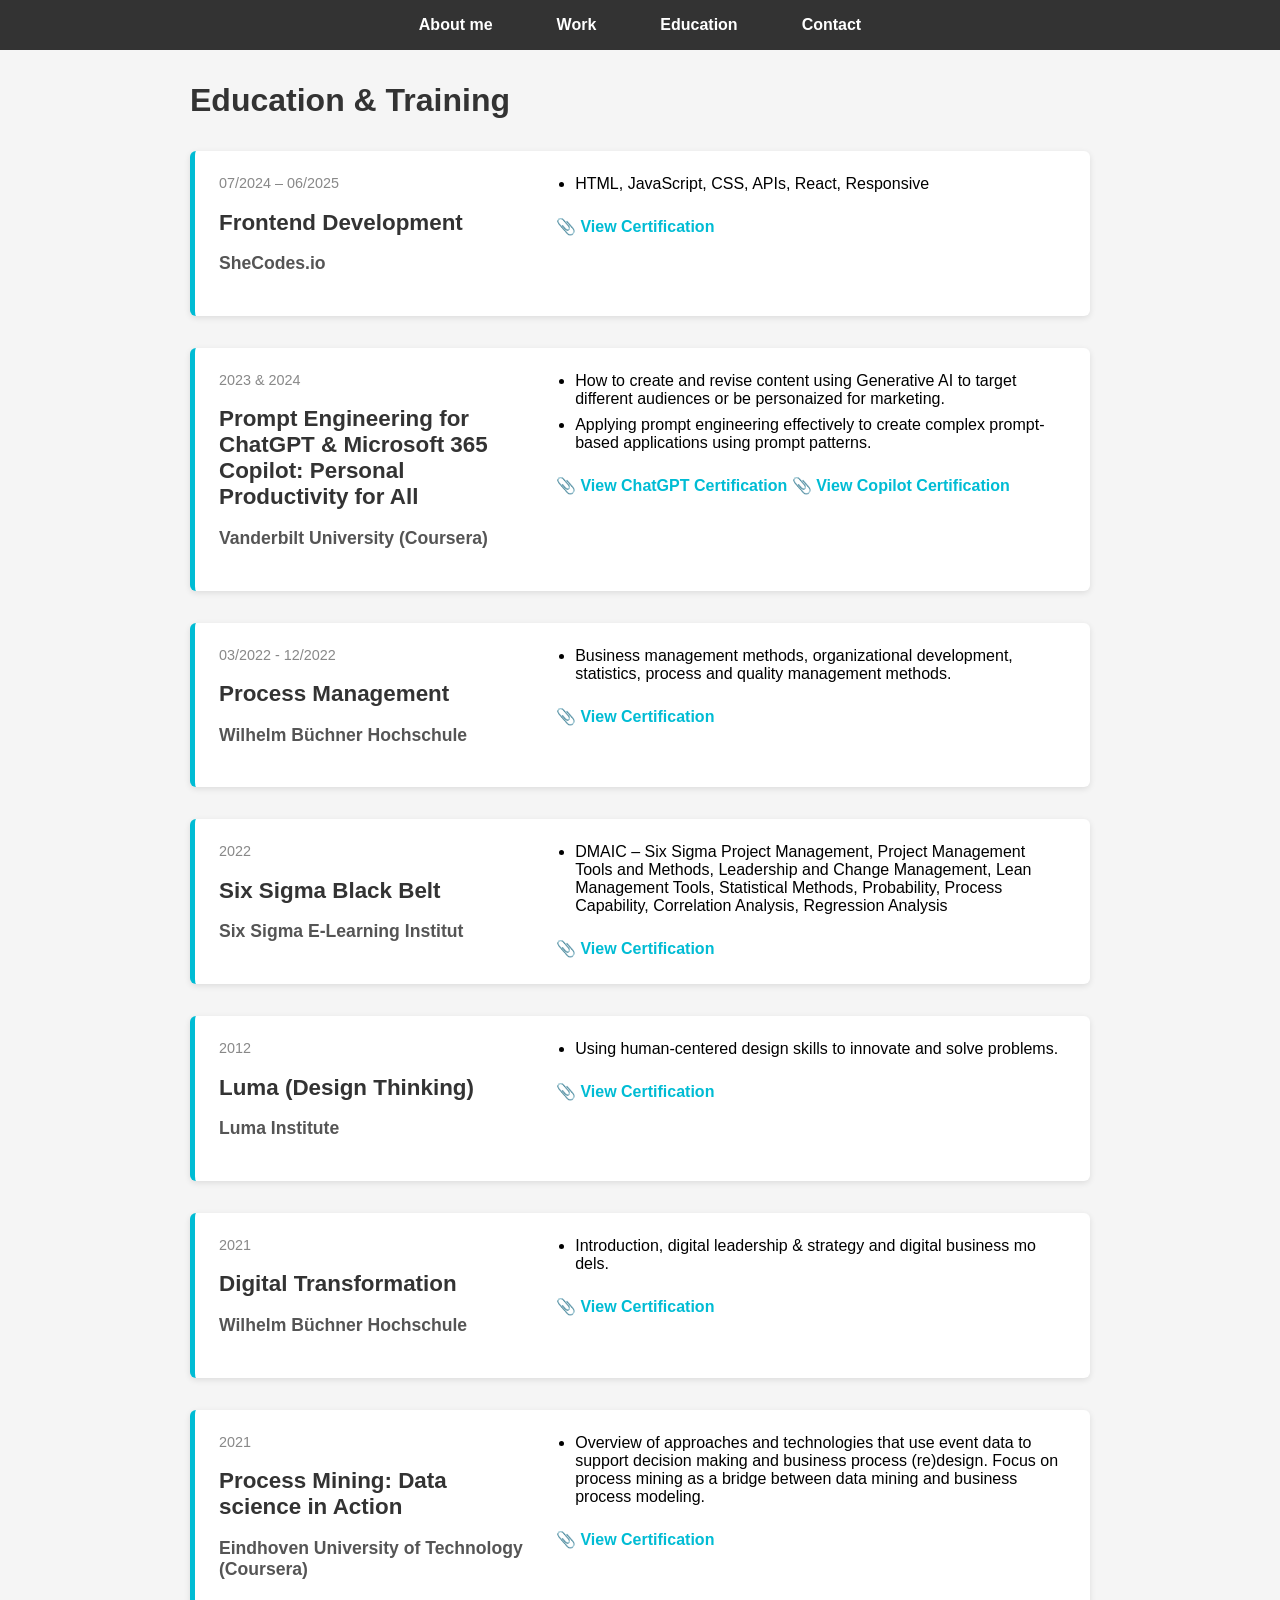
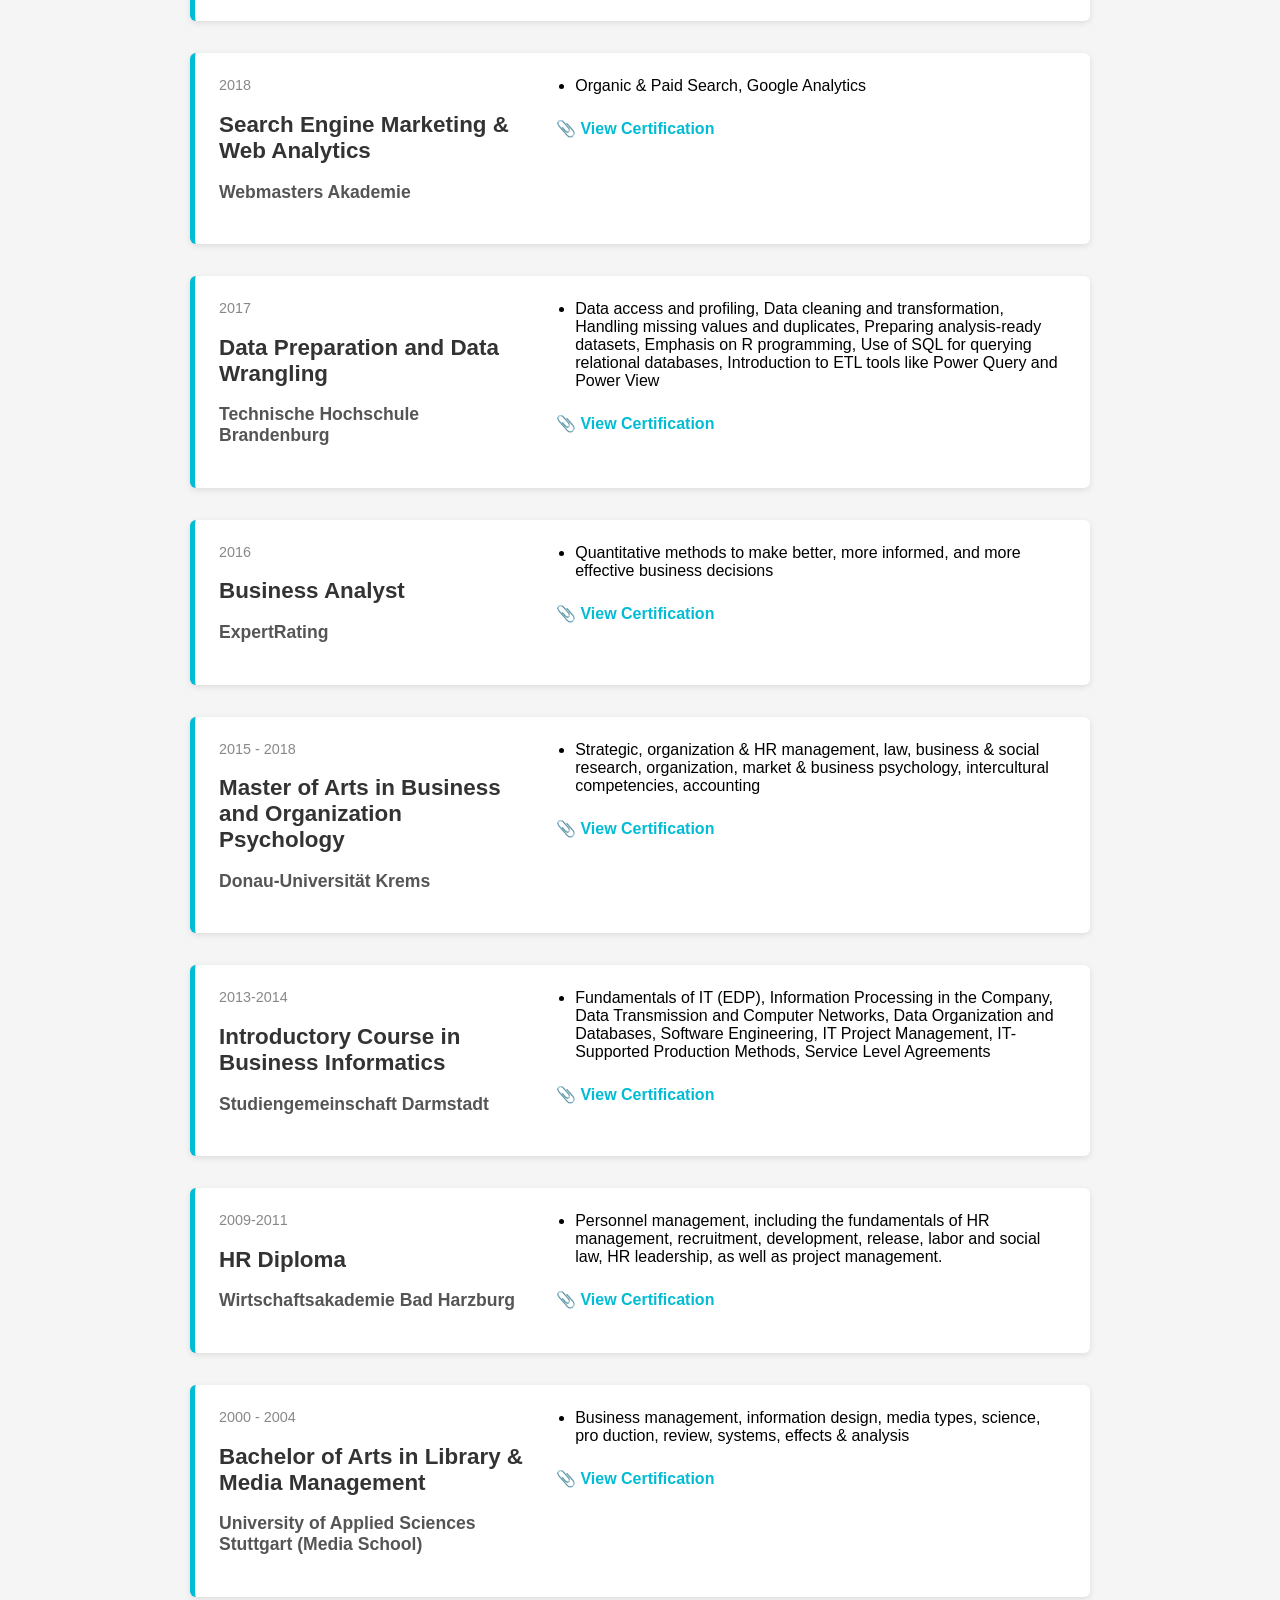
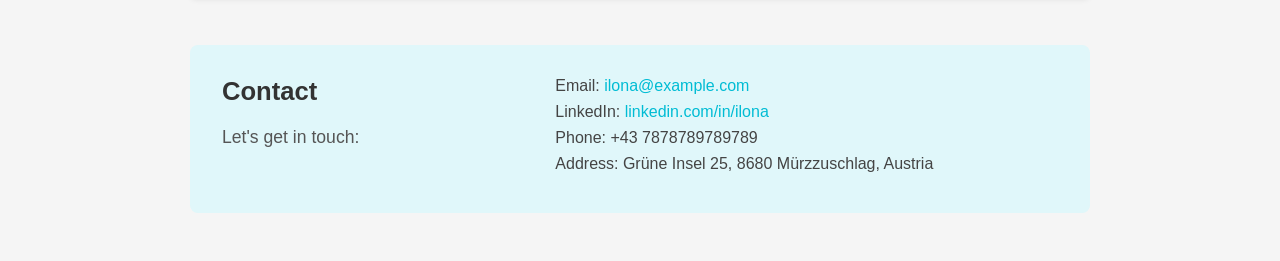
==== education.html @ 0a8e3f87 "Web-Analyst start" ====
<!DOCTYPE html>
<html lang="en">
<head>
  <meta name="robots" content="noindex, nofollow">
  <meta charset="UTF-8" />
  <meta name="viewport" content="width=device-width, initial-scale=1.0" />
  <title>Education</title>
  <link rel="stylesheet" href="style.css" />
</head>
<body>
  <nav class="navbar">
    <ul class="nav-list">
      <li><a href="index.html">About me</a></li>
      <li><a href="work.html">Work</a></li>
      <li><a href="education.html">Education</a></li>
       <li><a href="#contact">Contact</a></li>
    </ul>
  </nav>

  <div class="container">
    <h1>Education & Training</h1>

    <!-- First Education Card -->
    <div class="edu-card">
      <div class="edu-left">
        <span class="edu-time">07/2024 – 06/2025</span>
        <h2 class="edu-course">Frontend Development</h2>
        <h3 class="edu-institution">SheCodes.io</h3>
      </div>
      <div class="edu-right">
        <ul class="edu-tasks">
          <li>HTML, JavaScript, CSS, APIs, React, Responsive</li>
          </ul>
        <a class="edu-download" href="https://www.shecodes.io/certificates/c8ff155c09fa15ffcf0c9c546fc94eca" target="_blank" download>📎 View Certification</a>
      </div>
    </div>

    <!-- Second Education Card -->
    <div class="edu-card">
      <div class="edu-left">
        <span class="edu-time">2023 & 2024</span>
        <h2 class="edu-course">Prompt Engineering for ChatGPT & Microsoft 365 Copilot: Personal Productivity for All</h2>
        <h3 class="edu-institution">Vanderbilt University (Coursera)</h3>
      </div>
      <div class="edu-right">
        <ul class="edu-tasks">
          <li>How to create and revise content using Generative AI to target different audiences or be personaized for marketing.</li>
          <li>Applying prompt engineering effectively to create complex prompt-based applications using prompt patterns.</li> 
        </ul>
        <a class="edu-download" href="https://coursera.org/share/b7564d3cdbf72cab89de0d326e8f38c9" target="_blank" download>📎 View ChatGPT Certification</a>
         <a class="edu-download" href="https://coursera.org/share/c2a1d60d590329255cd60bb11e40ae57" target="_blank" download>📎 View Copilot Certification</a>
      
      </div>
    </div>
<!-- Third Education Card -->
    <div class="edu-card">
      <div class="edu-left">
        <span class="edu-time">03/2022 - 12/2022</span>
        <h2 class="edu-course">Process Management</h2>
        <h3 class="edu-institution"> Wilhelm Büchner Hochschule</h3>
      </div>
      <div class="edu-right">
        <ul class="edu-tasks">
          <li>Business management methods, organizational development, statistics, process and quality management methods.</li> 
        </ul>
        <a class="edu-download" href="Prozessmanagement.pdf" target="_blank">📎 View Certification</a>
      </div>
    </div>
    <!-- Third Education Card -->
    <div class="edu-card">
      <div class="edu-left">
        <span class="edu-time">2022</span>
        <h2 class="edu-course">Six Sigma Black Belt</h2>
        <h3 class="edu-institution"> Six Sigma E-Learning Institut</h3>
      </div>
      <div class="edu-right">
        <ul class="edu-tasks">
          <li>DMAIC – Six Sigma Project Management, Project Management Tools and Methods, Leadership and Change Management, Lean Management Tools, Statistical Methods, Probability, Process Capability, Correlation Analysis, Regression Analysis
      </ul>
        <a class="edu-download" href="Black_Belt.pdf" target="_blank" download>📎 View Certification</a>
      </div>
    </div>
    <!-- ThirdC Education Card -->
    <div class="edu-card">
      <div class="edu-left">
        <span class="edu-time">2012</span>
        <h2 class="edu-course">Luma (Design Thinking)</h2>
        <h3 class="edu-institution"> Luma Institute</h3>
      </div>
      <div class="edu-right">
        <ul class="edu-tasks">
          <li> Using human-centered design skills to innovate and solve problems.</li> 
        </ul>
        <a class="edu-download" href="Luma.pdf" target="_blank" download>📎 View Certification</a>
      </div>
    </div>
    <!-- Fourth Education Card -->
    <div class="edu-card">
      <div class="edu-left">
        <span class="edu-time">2021</span>
        <h2 class="edu-course">Digital Transformation</h2>
        <h3 class="edu-institution"> Wilhelm Büchner Hochschule</h3>
      </div>
      <div class="edu-right">
        <ul class="edu-tasks">
          <li>Introduction, digital leadership & strategy and digital business mo
dels.</li> 
        </ul>
        <a class="edu-download" href="Digitale_Transformation.pdf" target="_blank">📎 View Certification</a>
      </div>
    </div>
    <!-- FourthB Education Card -->
    <div class="edu-card">
      <div class="edu-left">
        <span class="edu-time">2021</span>
        <h2 class="edu-course">Process Mining: Data science in Action</h2>
        <h3 class="edu-institution"> Eindhoven University of Technology (Coursera)</h3>
      </div>
      <div class="edu-right">
        <ul class="edu-tasks">
          <li>Overview of approaches and technologies that use event data to support decision making and business process (re)design. Focus on process mining as a bridge between data mining and business process modeling.</li> 
        </ul>
        <a class="edu-download" href="https://coursera.org/share/8fd2d628d52ee7a53a643d163cfc325a" target="_blank" download>📎 View Certification</a>
      </div>
    </div>
     <!-- Fifth Education Card -->
    <div class="edu-card">
      <div class="edu-left">
        <span class="edu-time">2018</span>
        <h2 class="edu-course">Search Engine Marketing & Web Analytics</h2>
        <h3 class="edu-institution"> Webmasters Akademie</h3>
      </div>
      <div class="edu-right">
        <ul class="edu-tasks">
          <li>Organic & Paid Search, Google Analytics</li> 
        </ul>
        <a class="edu-download" href="SEM.pdf" target="_blank">📎 View Certification</a>
      </div>
    </div>
    <!-- FifthB Education Card -->
    <div class="edu-card">
      <div class="edu-left">
        <span class="edu-time">2017</span>
        <h2 class="edu-course">Data Preparation and Data Wrangling</h2>
        <h3 class="edu-institution"> Technische Hochschule Brandenburg</h3>
      </div>
      <div class="edu-right">
        <ul class="edu-tasks">
          <li>Data access and profiling, Data cleaning and transformation, Handling missing values and duplicates, Preparing analysis-ready datasets, Emphasis on R programming, Use of SQL for querying relational databases, Introduction to ETL tools like Power Query and Power View
      </ul>
        <a class="edu-download" href="Brandenburg.pdf" target="_blank">📎 View Certification</a>
      </div>
    </div>
     <!-- FifthC Education Card -->
    <div class="edu-card">
      <div class="edu-left">
        <span class="edu-time">2016</span>
        <h2 class="edu-course">Business Analyst</h2>
        <h3 class="edu-institution"> ExpertRating</h3>
      </div>
      <div class="edu-right">
         <ul class="edu-tasks">
          <li>Quantitative methods to make better, more informed, and more effective business decisions</li> 
        </ul>
        <a class="edu-download" href="Business_Analyst.pdf" target="_blank">📎 View Certification</a>
      </div>
    </div>
     <!-- Sixth Education Card -->
    <div class="edu-card">
      <div class="edu-left">
        <span class="edu-time">2015 - 2018</span>
        <h2 class="edu-course">Master of Arts in Business and Organization Psychology</h2>
        <h3 class="edu-institution"> Donau-Universität Krems</h3>
      </div>
      <div class="edu-right">
        <ul class="edu-tasks">
          <li>Strategic, organization & HR management, law, business & social 
research, organization, market & business psychology, intercultural 
competencies, accounting</li> 
        </ul>
        <a class="edu-download" href="Krems.pdf" target="_blank">📎 View Certification</a>
      </div>
    </div>
     <!-- SixthB Education Card -->
    <div class="edu-card">
      <div class="edu-left">
        <span class="edu-time">2013-2014</span>
        <h2 class="edu-course">Introductory Course in Business Informatics</h2>
        <h3 class="edu-institution"> Studiengemeinschaft Darmstadt</h3>
      </div>
      <div class="edu-right">
        <ul class="edu-tasks">
          <li>Fundamentals of IT (EDP), Information Processing in the Company, Data Transmission and Computer Networks, Data Organization and Databases, Software Engineering, IT Project Management, IT-Supported Production Methods, Service Level Agreements</li> 
        </ul>
        <a class="edu-download" href="Darmstadt.pdf" target="_blank">📎 View Certification</a>
      </div>
    </div>
     <!-- SixthC Education Card -->
    <div class="edu-card">
      <div class="edu-left">
        <span class="edu-time">2009-2011</span>
        <h2 class="edu-course">HR Diploma</h2>
        <h3 class="edu-institution"> Wirtschaftsakademie Bad Harzburg</h3>
      </div>
      <div class="edu-right">
        <ul class="edu-tasks">
          <li>Personnel management, including the fundamentals of HR management, recruitment, development, release, labor and social law, HR leadership, as well as project management.</li> 
        </ul>
        <a class="edu-download" href="Harzburg.pdf" target="_blank">📎 View Certification</a>
      </div>
    </div>
     <!-- Seventh Education Card -->
    <div class="edu-card">
      <div class="edu-left">
        <span class="edu-time">2000 - 2004</span>
        <h2 class="edu-course">Bachelor of Arts in Library & Media Management </h2>
        <h3 class="edu-institution"> University of Applied Sciences Stuttgart (Media School)</h3>
      </div>
      <div class="edu-right">
        <ul class="edu-tasks">
          <li>Business management, information design, media types, science, pro
duction, review, systems, effects & analysis</li> 
        </ul>
        <a class="edu-download" href="HdM.pdf" target="_blank">📎 View Certification</a>
      </div>
    </div>
     <!-- This closes the .container properly -->

  <section id="contact" class="contact-box">
    <div class="contact-content">
      <div class="contact-left">
        <h2>Contact</h2>
        <p>Let's get in touch:</p>
      </div>
      <div class="contact-right">
        <ul>
          <li>Email: <a href="mailto:ilona@example.com">ilona@example.com</a></li>
          <li>LinkedIn: <a href="https://linkedin.com/in/ilona" target="_blank">linkedin.com/in/ilona</a></li>
          <li>Phone: +43 7878789789789</li>
          <li>Address: Grüne Insel 25, 8680 Mürzzuschlag, Austria</li>
        </ul>
      </div>
    </div>
  </section>
 
</body>
</html>
---- style.css ----
/* Base styles */
body {
  font-family: Arial, sans-serif;
  margin: 0;
  padding: 0;
  background-color: #f5f5f5;
}

/* Navigation bar */
.navbar {
  background-color: #333;
  padding: 1rem;
}

.nav-list {
  list-style: none;
  display: flex;
  gap: 2rem;
  margin: 0;
  padding: 0;
}

.nav-list li a {
  color: #fff;
  text-decoration: none;
  font-weight: bold;
}

nav ul {
  display: flex;
  justify-content: center;
  list-style: none;
  padding: 0;
}

nav li {
  margin: 0 1rem;
}

nav a {
  color: #00bcd4;
  text-decoration: none;
  transition: color 0.3s ease, transform 0.3s ease;
}

nav a:hover {
  color: #0097a7;
  transform: translateY(-2px);
}

/* Page container */
.container {
  max-width: 900px;
  margin: 2rem auto;
  padding: 0 1rem;
}

h1 {
  font-size: 2rem;
  margin-bottom: 2rem;
  color: #333;
}

/* Job card styling */
.job-card {
  background-color: #fff;
  border-left: 5px solid #00bcd4;
  padding: 1.5rem;
  margin-bottom: 2rem;
  box-shadow: 0 2px 6px rgba(0,0,0,0.1);
  border-radius: 6px;
}

.job-card h2 {
  font-size: 1.2rem;
  margin-bottom: 0.5rem;
}

.job-card h3 {
  font-size: 1.0rem;
  margin-bottom: 0.3rem;
}

.job-content {
  display: flex;
  flex-wrap: wrap;
  gap: 2rem;
}

.job-left {
  flex: 1 1 250px;
}

.job-right {
  flex: 2 1 400px;
}

.job-time {
  font-size: 0.9rem;
  color: #888;
  display: block;
  margin-bottom: 0.5rem;
}

.job-title {
  font-size: 1.4rem;
  color: #333;
  margin-bottom: 0.3rem;
}

.job-employer {
  font-size: 1.1rem;
  color: #555;
}

.job-tasks {
  margin: 0;
  padding-left: 1.2rem;
}

.job-tasks li {
  margin-bottom: 0.5rem;
  list-style-type: disc;
}

.job-download {
  display: inline-block;
  margin-top: 1rem;
  color: #00bcd4;
  text-decoration: none;
  font-weight: bold;
}

.job-download:hover {
  text-decoration: underline;
}

/* Education card styling */
.edu-card {
  background-color: #fff;
  border-left: 5px solid #00bcd4;
  padding: 1.5rem;
  margin-bottom: 2rem;
  box-shadow: 0 2px 6px rgba(0,0,0,0.1);
  border-radius: 6px;
  display: flex;
  flex-wrap: wrap;
  gap: 2rem;
}

.edu-content {
  display: flex;
  flex-wrap: wrap;
  gap: 2rem;
}

.edu-left {
  flex: 1 1 250px;
}

.edu-right {
  flex: 2 1 400px;
}

.edu-time {
  font-size: 0.9rem;
  color: #888;
  display: block;
  margin-bottom: 0.5rem;
}

.edu-course {
  font-size: 1.4rem;
  color: #333;
  margin-bottom: 0.3rem;
}

.edu-institution {
  font-size: 1.1rem;
  color: #555;
}

.edu-summary {
  font-size: 1rem;
  color: #444;
  line-height: 1.6;
}

.edu-tasks {
  margin: 0;
  padding-left: 1.2rem;
}

.edu-tasks li {
  margin-bottom: 0.5rem;
  list-style-type: disc;
}

.edu-download {
  display: inline-block;
  margin-top: 1rem;
  color: #00bcd4;
  text-decoration: none;
  font-weight: bold;
}

.edu-download:hover {
  text-decoration: underline;
}

/* Timeline container */
.timeline {
  position: relative;
  margin-left: 1rem;
  padding-left: 2rem;
  border-left: 3px solid #4caf50;
}

/* ─────────────────────────────── */
/* HOME PAGE STYLES — NEW ADDITIONS */
/* ─────────────────────────────── */

.summary {
  font-size: 1.1rem;
  margin: 1rem 0 2rem;
  text-align: center;
  color: #444;
}

section {
  margin-bottom: 3rem;
}

.skill-box {
  background: #e0e0e0;
  padding: 1rem;
  margin-bottom: 1rem;
  border-radius: 8px;
}

.skill-box h3 {
  margin-top: 0;
  color: #333;
}

.skill-box ul {
  padding-left: 1.2rem;
}

.skill-box li {
  margin-bottom: 0.5rem;
}

blockquote {
  background: #fff;
  border-left: 4px solid #00bcd4;
  padding: 1rem;
  margin: 1rem 0;
  font-style: italic;
  box-shadow: 0 1px 4px rgba(0,0,0,0.05);
}

cite {
  display: block;
  margin-top: 0.5rem;
  font-weight: bold;
  color: #555;
}

#contact ul {
  list-style: none;
  padding-left: 0;
}

#contact li {
  margin-bottom: 0.5rem;
}

#contact a {
  color: #00bcd4;
  text-decoration: none;
}

#contact a:hover {
  text-decoration: underline;
}

.skills-row {
  display: flex;
  flex-wrap: wrap;
  gap: 1rem;
  justify-content: space-between;
}

.skill-box {
  flex: 1 1 250px;
  background: #e0e0e0;
  padding: 1rem;
  border-radius: 8px;
}

.job-content {
  display: flex;
  flex-wrap: wrap;
  gap: 2rem;
  align-items: flex-start;
}

.job-left,
.job-right,
.job-testimonial {
  flex: 1 1 30%;
}

.testimonial-box {
  background-color: #e6f2ff;
  border-left: 4px solid #3399ff;
  padding: 1rem;
  border-radius: 8px;
  font-style: italic;
  box-shadow: 0 2px 6px rgba(0, 0, 0, 0.1);
  position: relative;
}

.testimonial-box::before {
  content: "“";
  font-size: 2rem;
  color: #3399ff;
  position: absolute;
  top: -10px;
  left: 10px;
}

.testimonial-box::after {
  content: "”";
  font-size: 2rem;
  color: #3399ff;
  position: absolute;
  bottom: -10px;
  right: 10px;
}

.testimonial-author {
  display: block;
  margin-top: 0.5rem;
  font-weight: bold;
  color: #333;
}

.testimonial-link {
  display: block;
  margin-top: 0.5rem;
  font-size: 0.9rem;
  color: #3399ff;
  text-decoration: underline;
}

.contact-box {
  background-color: #e0f7fa; /* lighter blue accent */
  padding: 2rem;
  border-radius: 8px;
  display: flex;
  flex-direction: column;
  margin-top: 3rem;
}

.contact-content {
  display: flex;
  flex-wrap: wrap;
  justify-content: space-between;
  gap: 2rem;
}

.contact-left {
  flex: 1 1 250px;
}

.contact-left h2 {
  margin-top: 0;
  font-size: 1.6rem;
  color: #333;
}

.contact-left p {
  font-size: 1.1rem;
  color: #555;
}

.contact-right {
  flex: 2 1 400px;
}

.contact-right ul {
  list-style: none;
  padding-left: 0;
  margin: 0;
}

.contact-right li {
  margin-bottom: 0.5rem;
  font-size: 1rem;
  color: #444;
}

.contact-right a {
  color: #00bcd4;
  text-decoration: none;
}

.contact-right a:hover {
  text-decoration: underline;
}

.summary-box {
  background-color: #e0f7fa; /* light blue accent */
  padding: 2rem;
  border-radius: 8px;
  margin-bottom: 3rem;
  box-shadow: 0 2px 6px rgba(0,0,0,0.05);
}

.summary-box h2 {
  margin-top: 0;
  font-size: 1.6rem;
  color: #333;
}

.summary-box p {
  font-size: 1.1rem;
  color: #444;
  line-height: 1.6;
  margin-top: 1rem;
}

.job-role {
  font-size: 1rem;
  color: #666;
  margin-bottom: 0.5rem;
}

.testimonial-inline {
  margin-top: 1.5rem;
}

.testimonial-box {
  background-color: #e0f7fa; /* lighter blue accent */
  border-left: 4px solid #00bcd4;
  padding: 1rem 1.5rem;
  border-radius: 8px;
  box-shadow: 0 2px 6px rgba(0, 0, 0, 0.05);
  font-style: italic;
  position: relative;
}

.testimonial-box::before {
  content: "“";
  font-size: 2rem;
  color: #00bcd4;
  position: absolute;
  top: -10px;
  left: 10px;
}

.testimonial-box::after {
  content: "”";
  font-size: 2rem;
  color: #00bcd4;
  position: absolute;
  bottom: -10px;
  right: 10px;
}

.testimonial-author {
  display: block;
  margin-top: 0.5rem;
  font-weight: bold;
  color: #333;
}

.testimonial-link {
  display: block;
  margin-top: 0.5rem;
  font-size: 0.9rem;
  color: #00bcd4;
  text-decoration: underline;
}
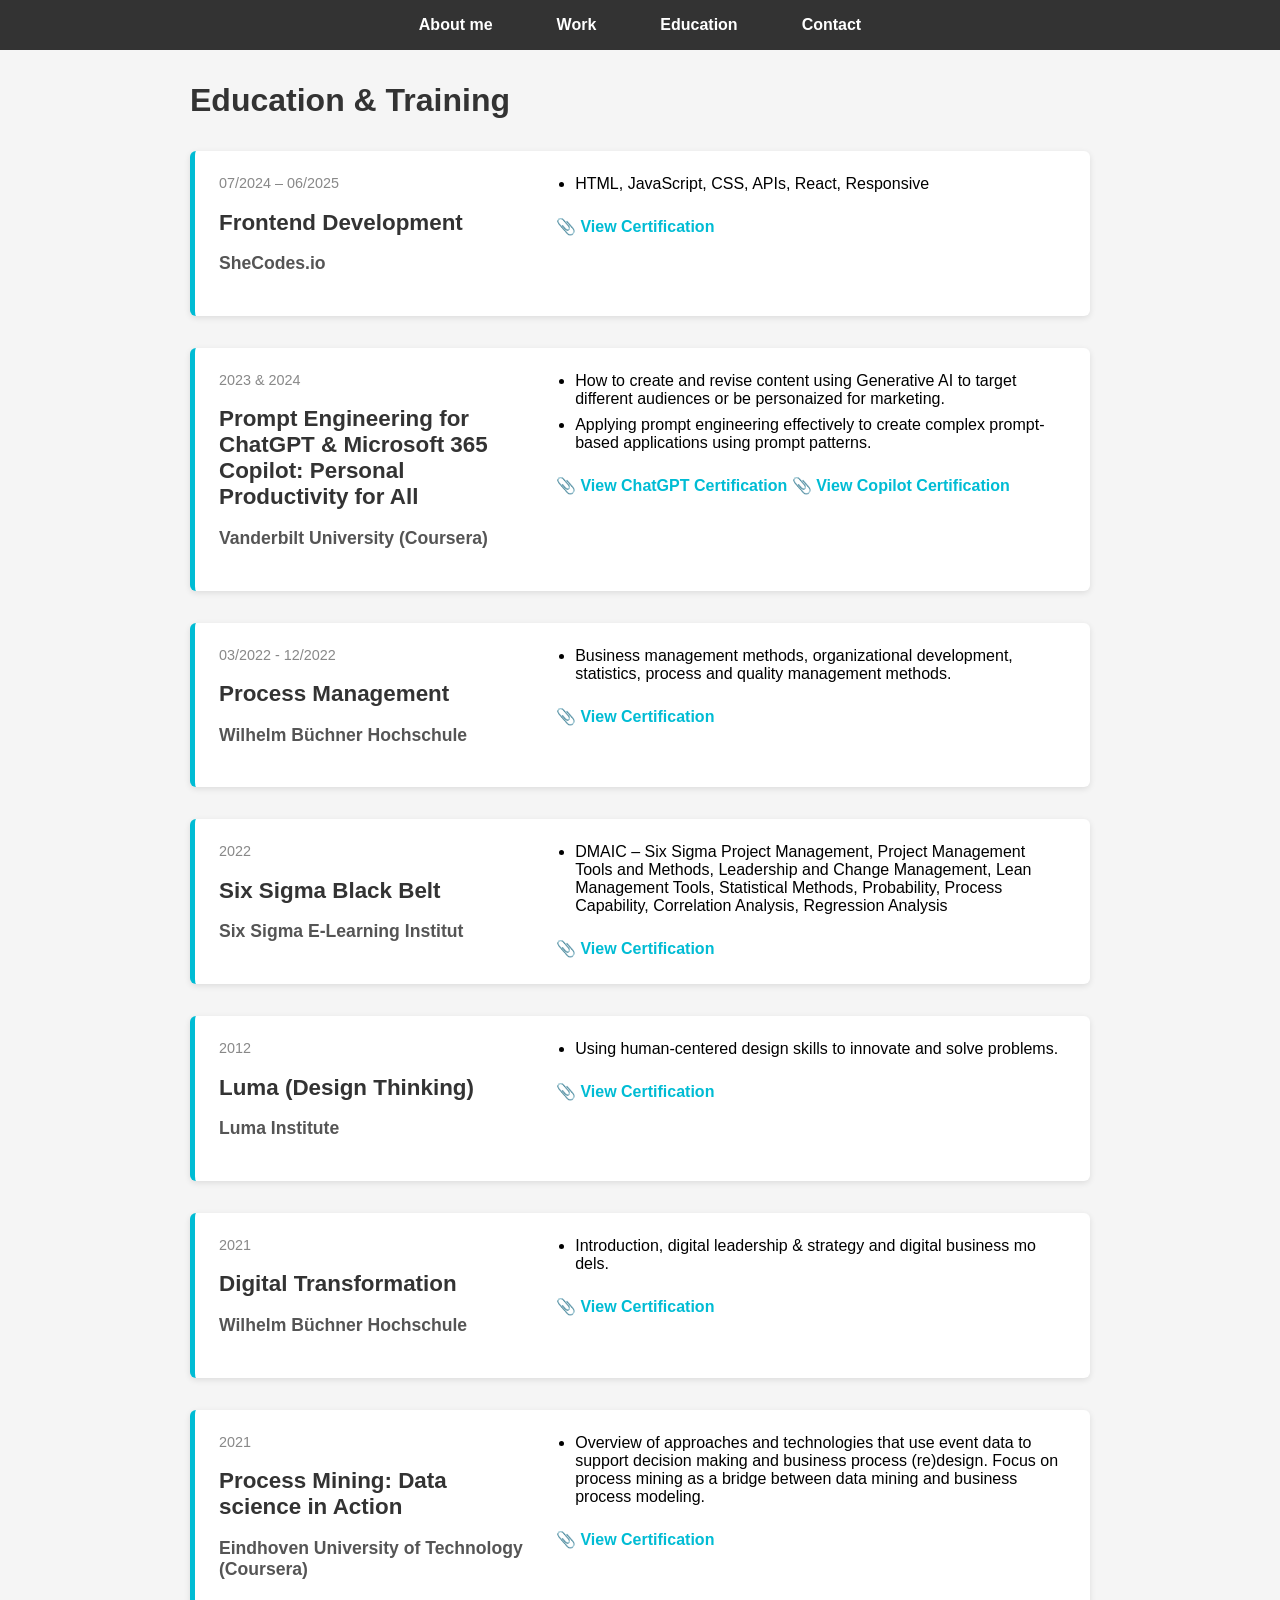
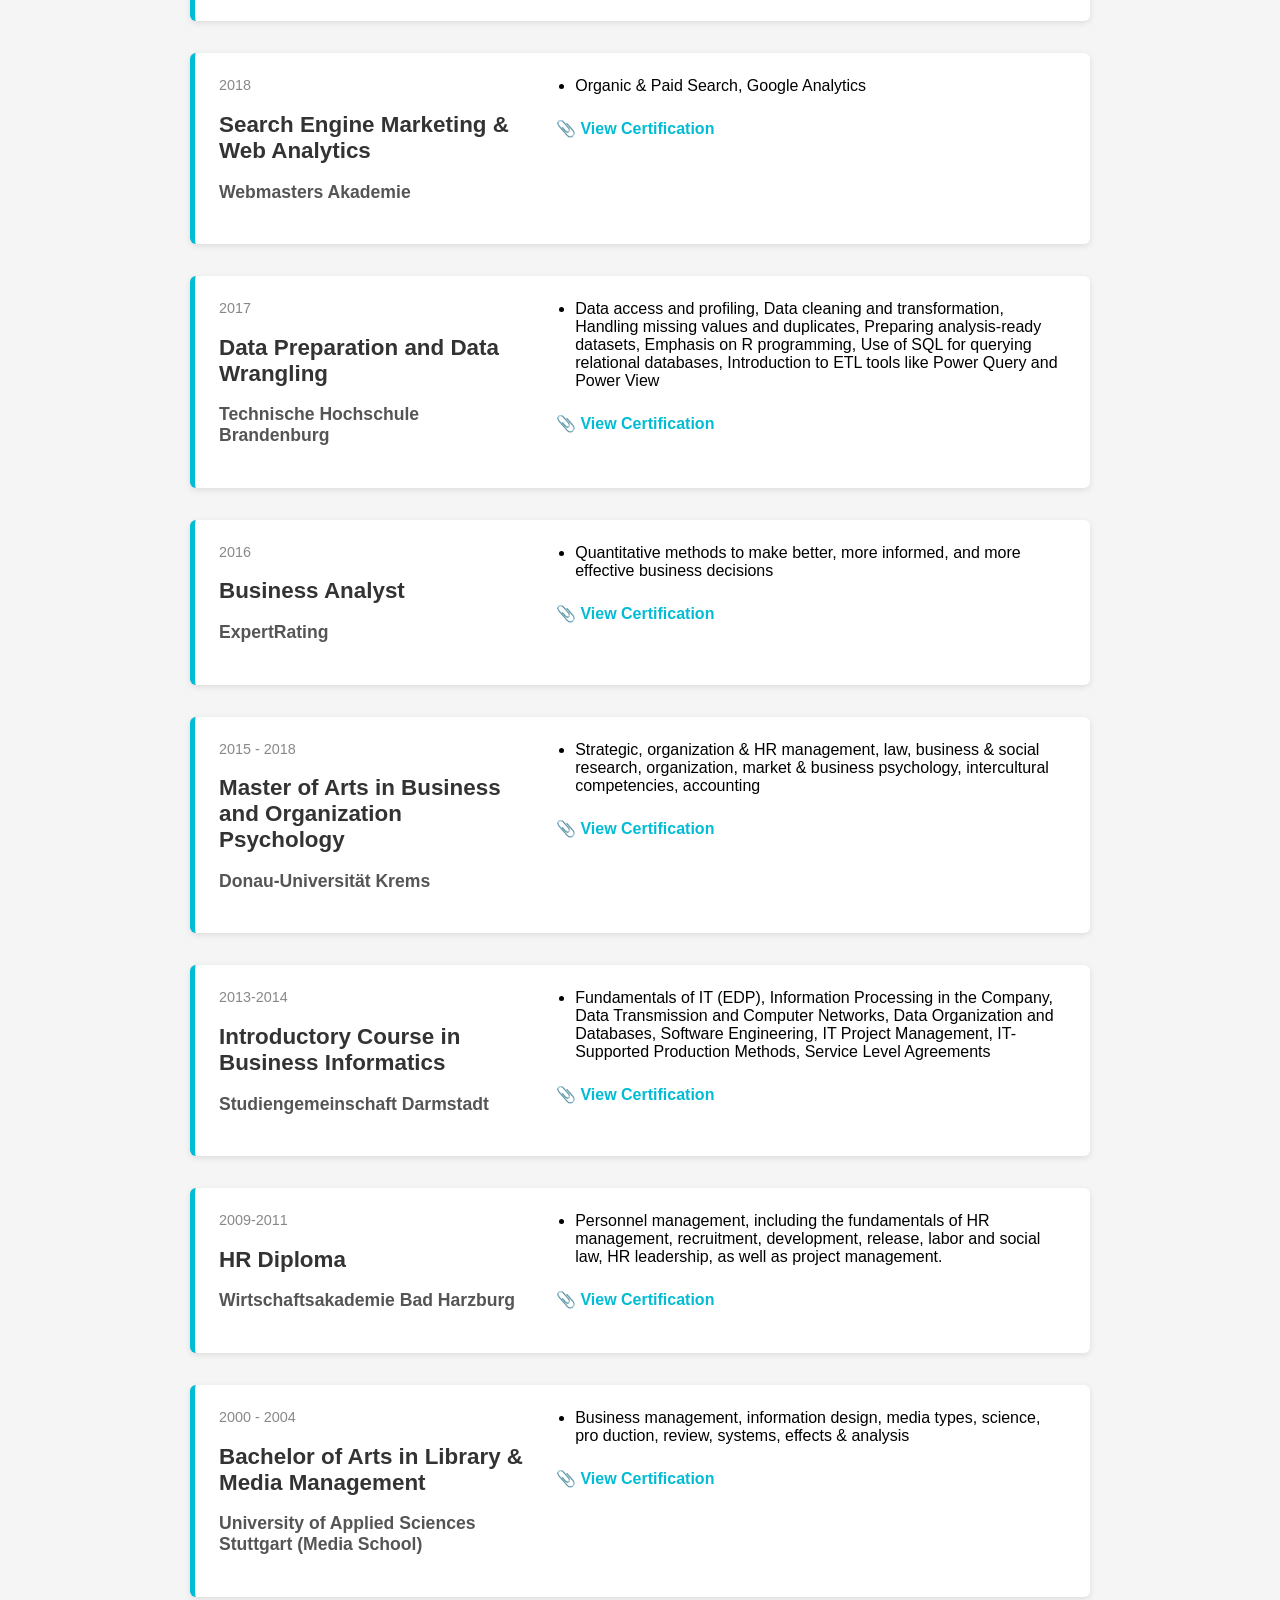
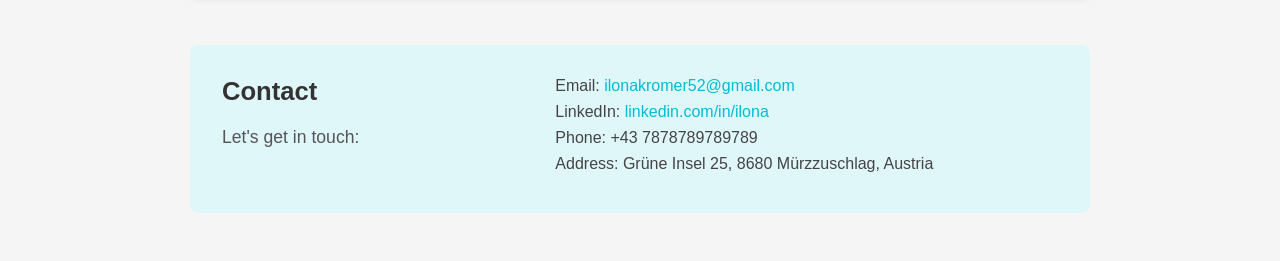
==== commit f448df8c: "address update" ====
--- a/education.html
+++ b/education.html
@@ -234,8 +234,8 @@
       </div>
       <div class="contact-right">
         <ul>
-          <li>Email: <a href="mailto:ilona@example.com">ilona@example.com</a></li>
-          <li>LinkedIn: <a href="https://linkedin.com/in/ilona" target="_blank">linkedin.com/in/ilona</a></li>
+          <li>Email: <a href="mailto:ilonakromer52@gmail.com">ilonakromer52@gmail.com</a></li>
+          <li>LinkedIn: <a href="https://www.linkedin.com/in/ilona-kromer-66a8992a/" target="_blank">linkedin.com/in/ilona</a></li>
           <li>Phone: +43 7878789789789</li>
           <li>Address: Grüne Insel 25, 8680 Mürzzuschlag, Austria</li>
         </ul>
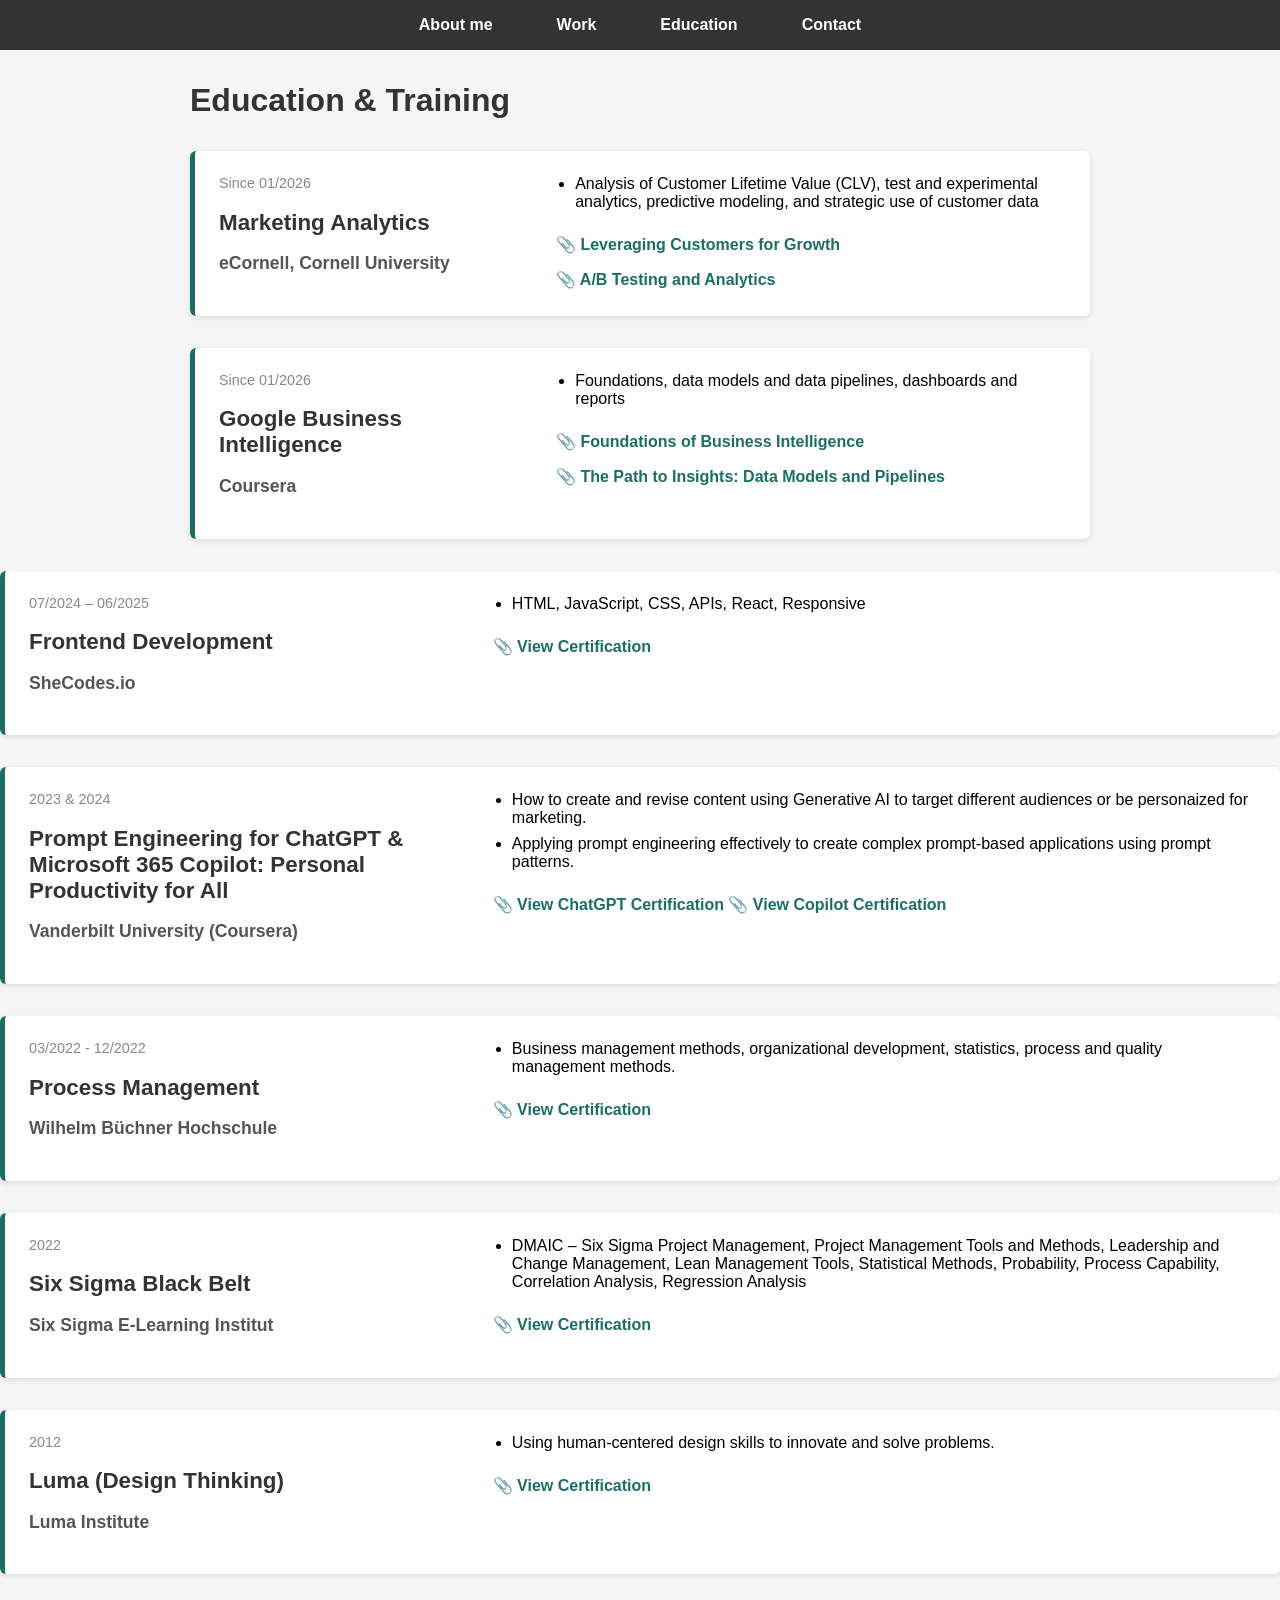
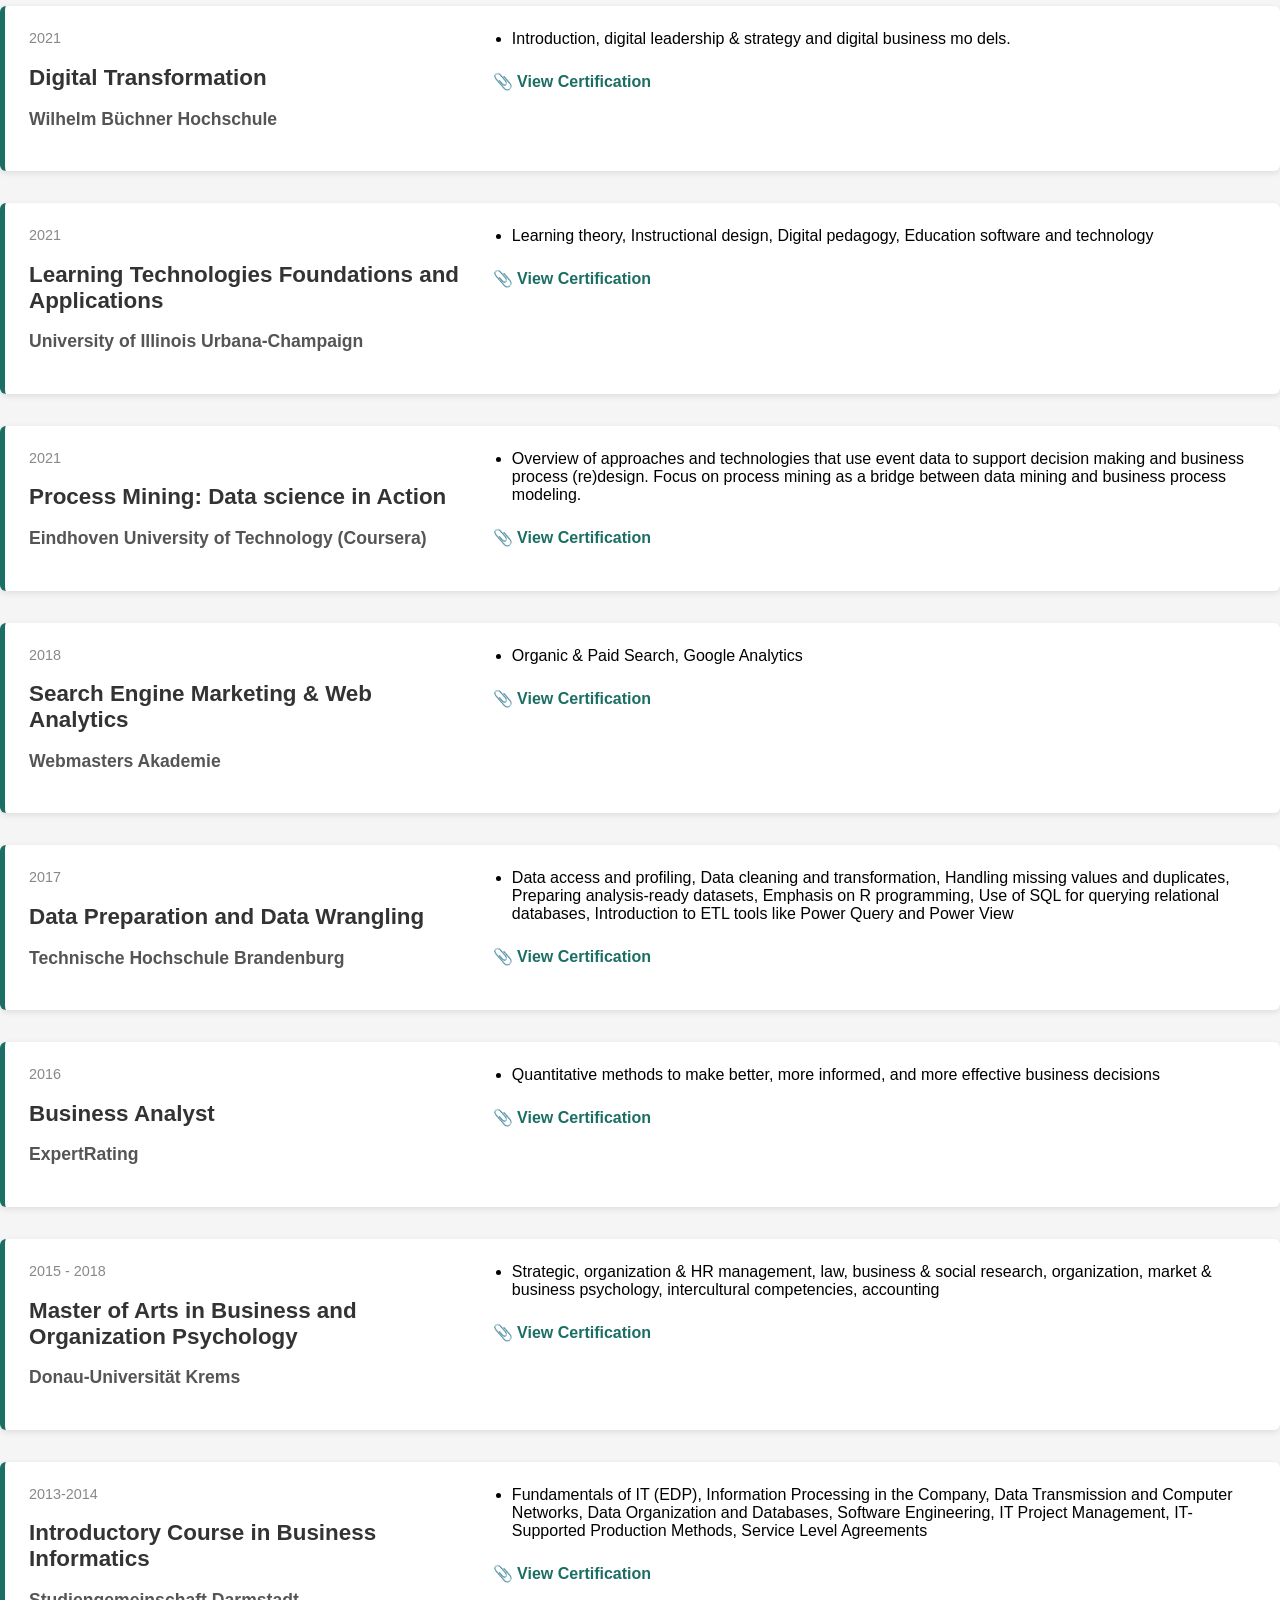
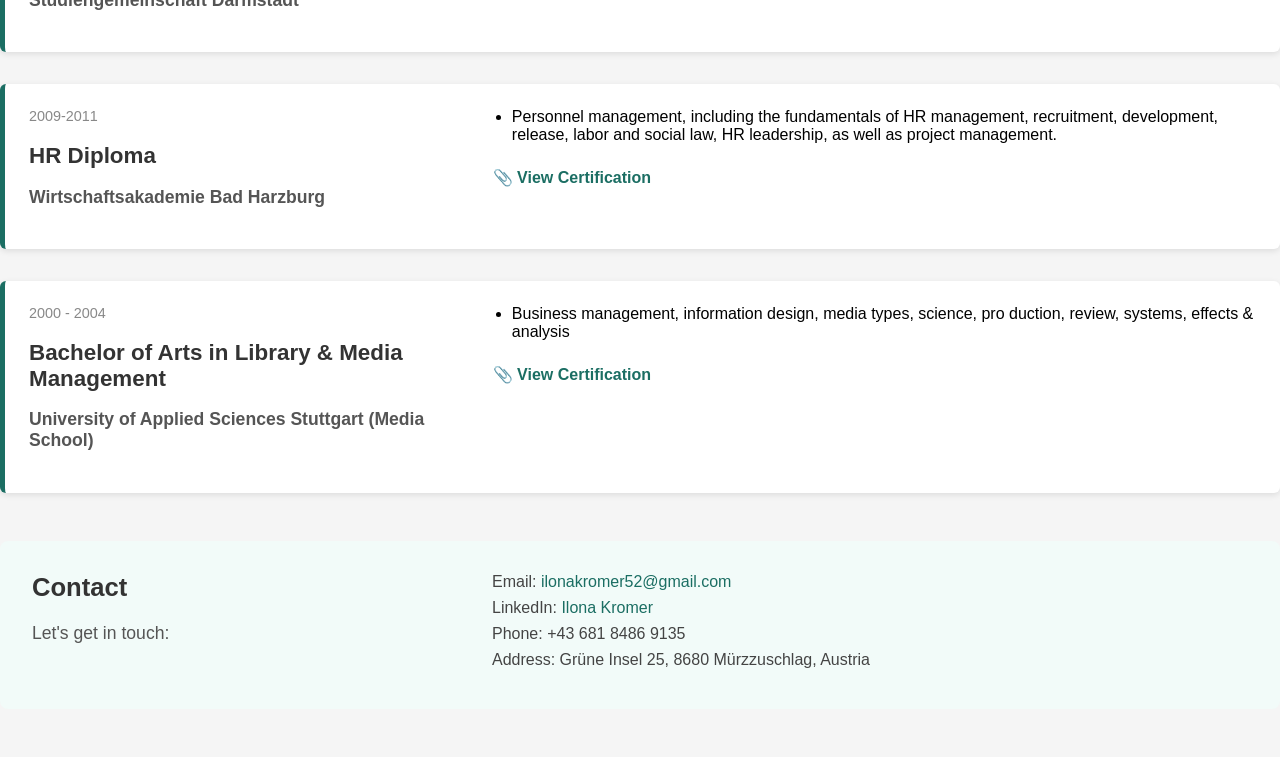
==== commit 7c1190f0: "additional updates + education & css" ====
--- a/education.html
+++ b/education.html
@@ -19,8 +19,37 @@
 
   <div class="container">
     <h1>Education & Training</h1>
-
-    <!-- First Education Card -->
+<!-- FirstA Education Card -->
+    <div class="edu-card">
+      <div class="edu-left">
+        <span class="edu-time">Since 01/2026</span>
+        <h2 class="edu-course">Marketing Analytics</h2>
+        <h3 class="edu-institution">eCornell, Cornell University</h3>
+      </div>
+      <div class="edu-right">
+        <ul class="edu-tasks">
+          <li>Analysis of Customer Lifetime Value (CLV), test and experimental analytics, predictive modeling, and strategic use of customer data</li>
+          </ul>
+        <a class="edu-download" href="ConfirmationOfCompletion_LeveragingCustomersforGrowth.pdf" target="_blank" download>📎 Leveraging Customers for Growth</a><br>
+        <a class="edu-download" href="ConfirmationOfCompletionTestingandAnalytics.pdf" target="_blank" download>📎 A/B Testing and Analytics</a>
+      </div>
+    </div><!-- FirstB Education Card -->
+    <div class="edu-card">
+      <div class="edu-left">
+        <span class="edu-time">Since 01/2026</span>
+        <h2 class="edu-course">Google Business Intelligence</h2>
+        <h3 class="edu-institution">Coursera</h3>
+      </div>
+      <div class="edu-right">
+        <ul class="edu-tasks">
+          <li>Foundations, data models and data pipelines, dashboards and reports</li>
+          </ul>
+        <a class="edu-download" href="Coursera_Fondationsofbusinessintelligence.pdf" target="_blank" download>📎 Foundations of Business Intelligence</a><br>
+         <a class="edu-download" href="Coursera_Datamodelsandpipelines.pdf" target="_blank" download>📎 The Path to Insights: Data Models and Pipelines</a>
+      </div>
+      </div>
+    </div>
+    <!-- FirstC Education Card -->
     <div class="edu-card">
       <div class="edu-left">
         <span class="edu-time">07/2024 – 06/2025</span>
@@ -107,6 +136,20 @@
 dels.</li> 
         </ul>
         <a class="edu-download" href="Digitale_Transformation.pdf" target="_blank">📎 View Certification</a>
+      </div>
+    </div>
+    <!-- FourthA Education Card -->
+    <div class="edu-card">
+      <div class="edu-left">
+        <span class="edu-time">2021</span>
+        <h2 class="edu-course">Learning Technologies Foundations and Applications </h2>
+        <h3 class="edu-institution"> University of Illinois Urbana‑Champaign</h3>
+      </div>
+      <div class="edu-right">
+        <ul class="edu-tasks">
+          <li>Learning theory, Instructional design, Digital pedagogy, Education software and technology
+        </ul>
+        <a class="edu-download" href="Learning_Technologies.pdf" target="_blank">📎 View Certification</a>
       </div>
     </div>
     <!-- FourthB Education Card -->
@@ -235,8 +278,8 @@
       <div class="contact-right">
         <ul>
           <li>Email: <a href="mailto:ilonakromer52@gmail.com">ilonakromer52@gmail.com</a></li>
-          <li>LinkedIn: <a href="https://www.linkedin.com/in/ilona-kromer-66a8992a/" target="_blank">linkedin.com/in/ilona</a></li>
-          <li>Phone: +43 7878789789789</li>
+          <li>LinkedIn: <a href="https://www.linkedin.com/in/ilona-kromer-66a8992a/" target="_blank">Ilona Kromer</a></li>
+          <li>Phone: +43 681 8486 9135</li>
           <li>Address: Grüne Insel 25, 8680 Mürzzuschlag, Austria</li>
         </ul>
       </div>
--- a/style.css
+++ b/style.css
@@ -38,13 +38,13 @@
 }
 
 nav a {
-  color: #00bcd4;
+  color: #1B6E63;
   text-decoration: none;
   transition: color 0.3s ease, transform 0.3s ease;
 }
 
 nav a:hover {
-  color: #0097a7;
+  color: #1B6E63;
   transform: translateY(-2px);
 }
 
@@ -64,7 +64,7 @@
 /* Job card styling */
 .job-card {
   background-color: #fff;
-  border-left: 5px solid #00bcd4;
+  border-left: 5px solid #1B6E63;
   padding: 1.5rem;
   margin-bottom: 2rem;
   box-shadow: 0 2px 6px rgba(0,0,0,0.1);
@@ -126,7 +126,7 @@
 .job-download {
   display: inline-block;
   margin-top: 1rem;
-  color: #00bcd4;
+  color: #1B6E63;
   text-decoration: none;
   font-weight: bold;
 }
@@ -138,7 +138,7 @@
 /* Education card styling */
 .edu-card {
   background-color: #fff;
-  border-left: 5px solid #00bcd4;
+  border-left: 5px solid #1B6E63;
   padding: 1.5rem;
   margin-bottom: 2rem;
   box-shadow: 0 2px 6px rgba(0,0,0,0.1);
@@ -199,7 +199,7 @@
 .edu-download {
   display: inline-block;
   margin-top: 1rem;
-  color: #00bcd4;
+  color: #1B6E63;
   text-decoration: none;
   font-weight: bold;
 }
@@ -232,7 +232,7 @@
 }
 
 .skill-box {
-  background: #e0e0e0;
+  background: #F2FBF9;
   padding: 1rem;
   margin-bottom: 1rem;
   border-radius: 8px;
@@ -253,7 +253,7 @@
 
 blockquote {
   background: #fff;
-  border-left: 4px solid #00bcd4;
+  border-left: 4px solid #1B6E63;
   padding: 1rem;
   margin: 1rem 0;
   font-style: italic;
@@ -277,7 +277,7 @@
 }
 
 #contact a {
-  color: #00bcd4;
+  color: #1B6E63;
   text-decoration: none;
 }
 
@@ -294,7 +294,7 @@
 
 .skill-box {
   flex: 1 1 250px;
-  background: #e0e0e0;
+  background: #F2FBF9;
   padding: 1rem;
   border-radius: 8px;
 }
@@ -313,8 +313,8 @@
 }
 
 .testimonial-box {
-  background-color: #e6f2ff;
-  border-left: 4px solid #3399ff;
+  background-color: #F2FBF9;
+  border-left: 4px solid #1B6E63;
   padding: 1rem;
   border-radius: 8px;
   font-style: italic;
@@ -325,7 +325,7 @@
 .testimonial-box::before {
   content: "“";
   font-size: 2rem;
-  color: #3399ff;
+  color: #1B6E63;
   position: absolute;
   top: -10px;
   left: 10px;
@@ -334,7 +334,7 @@
 .testimonial-box::after {
   content: "”";
   font-size: 2rem;
-  color: #3399ff;
+  color: #1B6E63;
   position: absolute;
   bottom: -10px;
   right: 10px;
@@ -351,12 +351,12 @@
   display: block;
   margin-top: 0.5rem;
   font-size: 0.9rem;
-  color: #3399ff;
+  color: #1B6E63;
   text-decoration: underline;
 }
 
 .contact-box {
-  background-color: #e0f7fa; /* lighter blue accent */
+  background-color: #F2FBF9; /* lighter blue accent */
   padding: 2rem;
   border-radius: 8px;
   display: flex;
@@ -403,7 +403,7 @@
 }
 
 .contact-right a {
-  color: #00bcd4;
+  color: #1B6E63;
   text-decoration: none;
 }
 
@@ -412,7 +412,7 @@
 }
 
 .summary-box {
-  background-color: #e0f7fa; /* light blue accent */
+  background-color: #F2FBF9; /* light blue accent */
   padding: 2rem;
   border-radius: 8px;
   margin-bottom: 3rem;
@@ -443,8 +443,8 @@
 }
 
 .testimonial-box {
-  background-color: #e0f7fa; /* lighter blue accent */
-  border-left: 4px solid #00bcd4;
+  background-color: #F2FBF9; /* lighter blue accent */
+  border-left: 4px solid #1B6E63;
   padding: 1rem 1.5rem;
   border-radius: 8px;
   box-shadow: 0 2px 6px rgba(0, 0, 0, 0.05);
@@ -455,7 +455,7 @@
 .testimonial-box::before {
   content: "“";
   font-size: 2rem;
-  color: #00bcd4;
+  color: #1B6E63;
   position: absolute;
   top: -10px;
   left: 10px;
@@ -464,7 +464,7 @@
 .testimonial-box::after {
   content: "”";
   font-size: 2rem;
-  color: #00bcd4;
+  color: #1B6E63;
   position: absolute;
   bottom: -10px;
   right: 10px;
@@ -481,6 +481,6 @@
   display: block;
   margin-top: 0.5rem;
   font-size: 0.9rem;
-  color: #00bcd4;
-  text-decoration: underline;
-}
+  color: #1B6E63;
+  text-decoration: underline;
+}
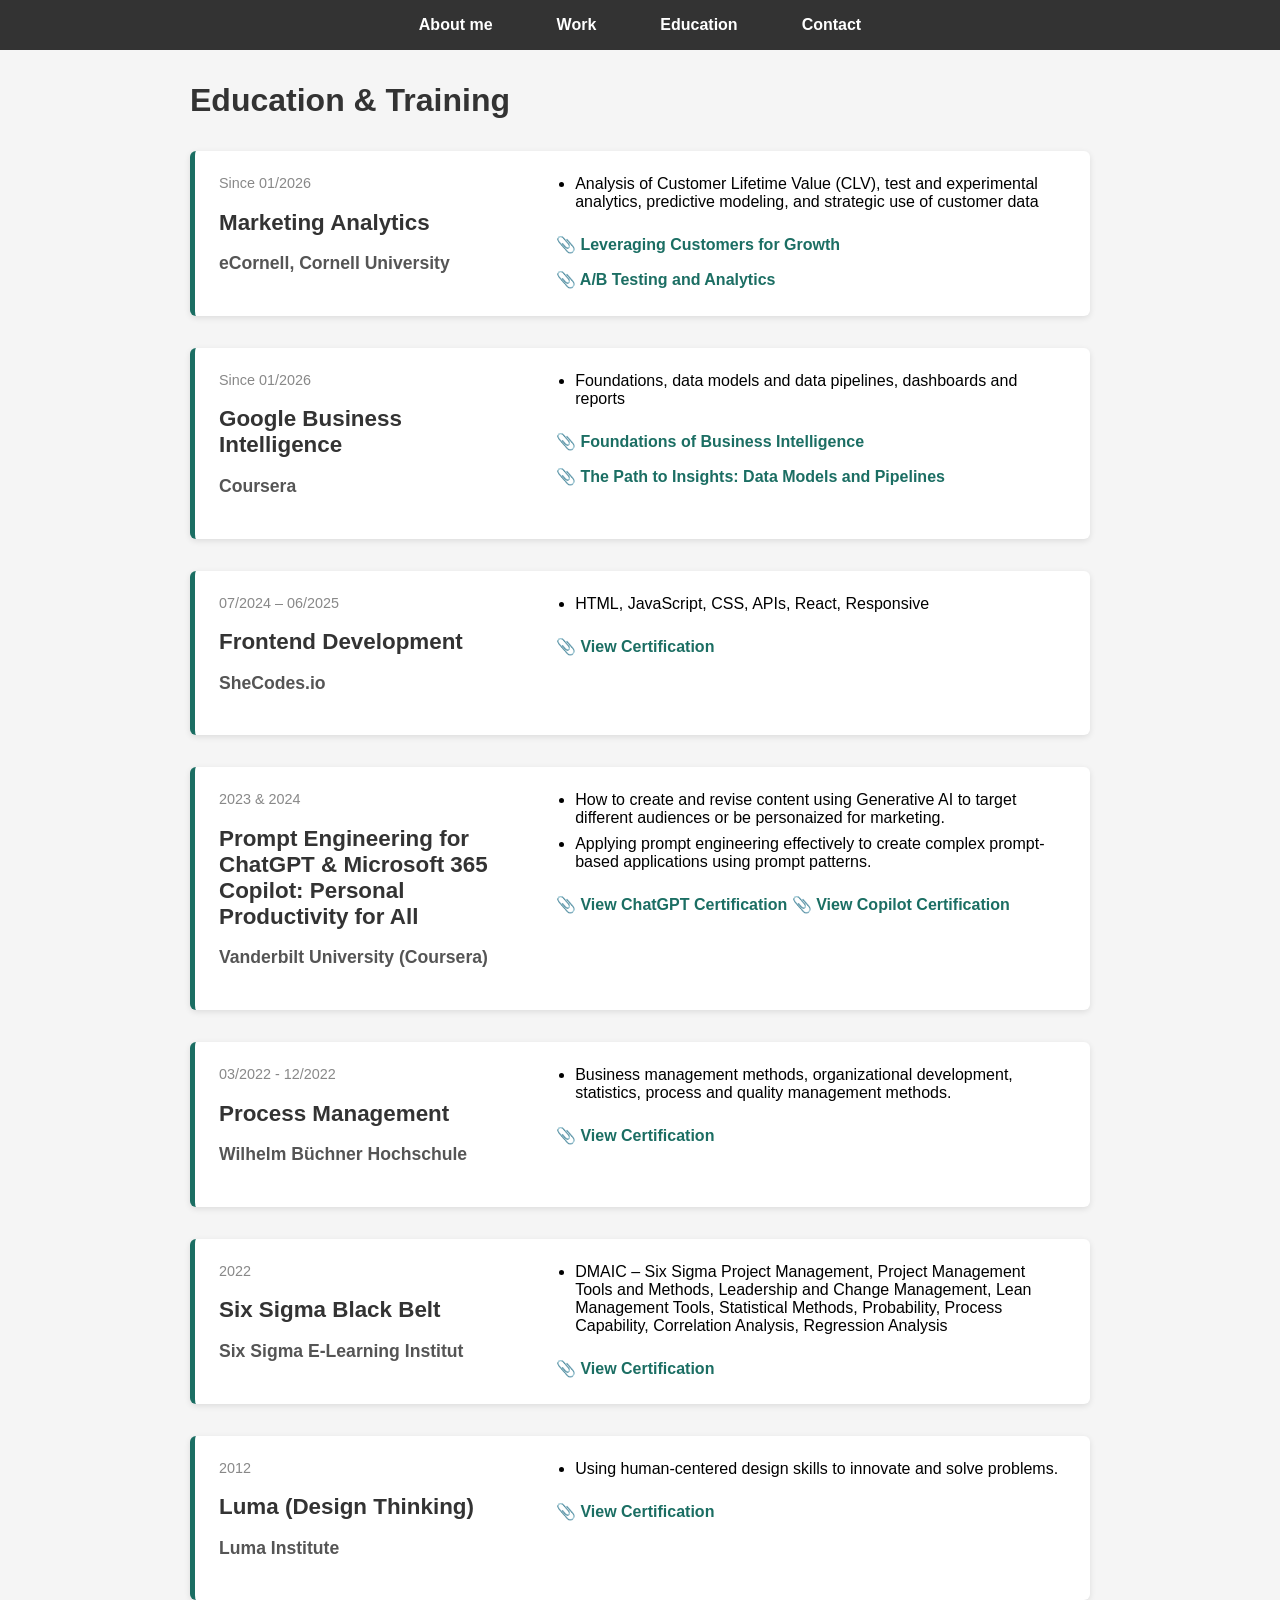
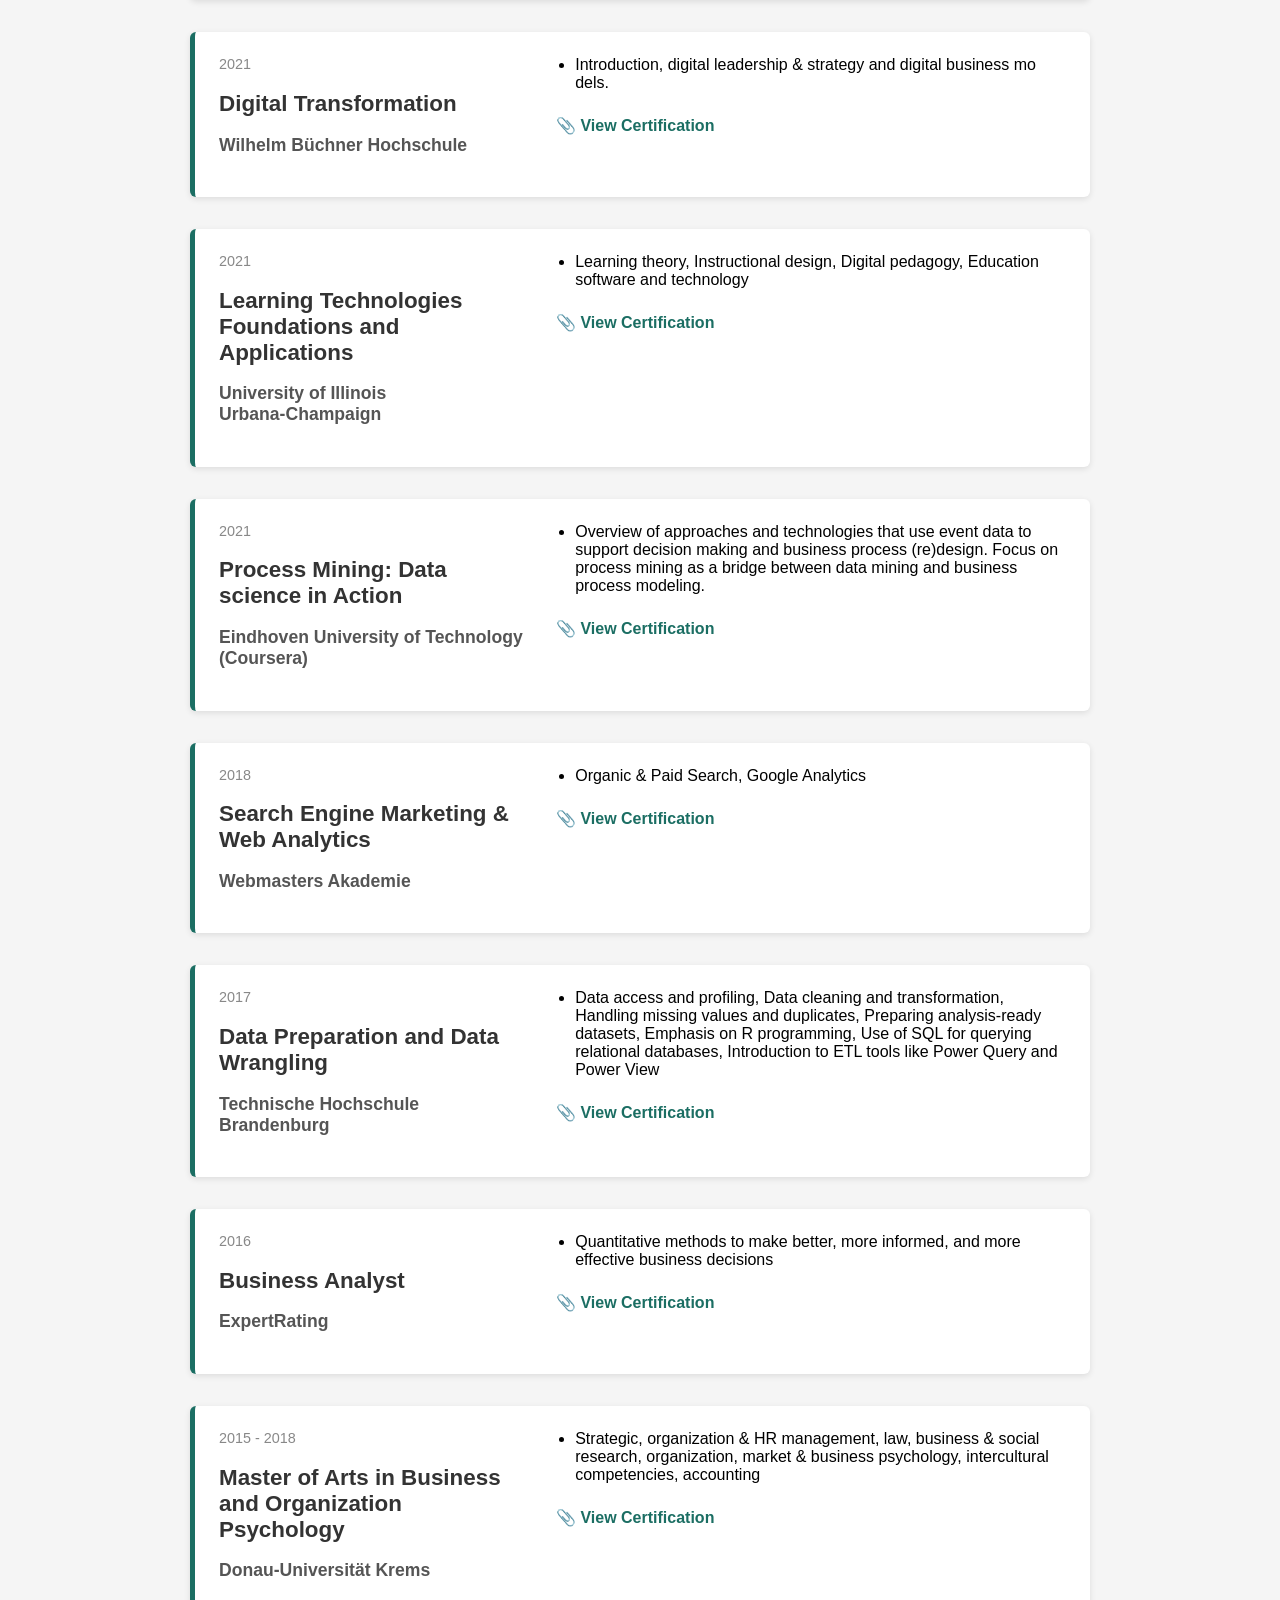
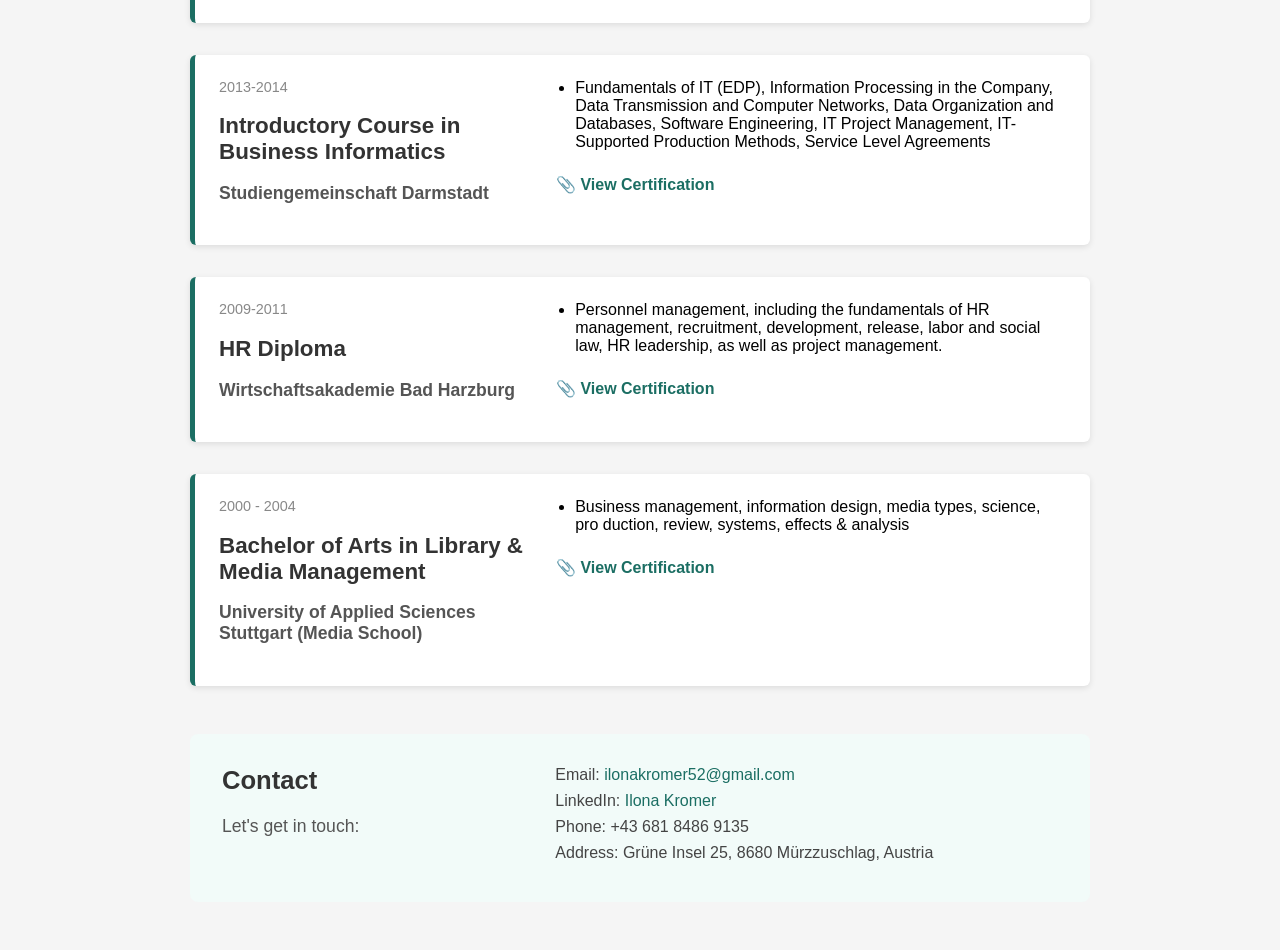
==== commit 08b141c9: "conatiner edu update" ====
--- a/education.html
+++ b/education.html
@@ -48,7 +48,7 @@
          <a class="edu-download" href="Coursera_Datamodelsandpipelines.pdf" target="_blank" download>📎 The Path to Insights: Data Models and Pipelines</a>
       </div>
       </div>
-    </div>
+    
     <!-- FirstC Education Card -->
     <div class="edu-card">
       <div class="edu-left">
--- a/style.css
+++ b/style.css
@@ -232,7 +232,7 @@
 }
 
 .skill-box {
-  background: #F2FBF9;
+  background: #E6F2EF;
   padding: 1rem;
   margin-bottom: 1rem;
   border-radius: 8px;
@@ -294,7 +294,7 @@
 
 .skill-box {
   flex: 1 1 250px;
-  background: #F2FBF9;
+  background: #E6F2EF;
   padding: 1rem;
   border-radius: 8px;
 }
